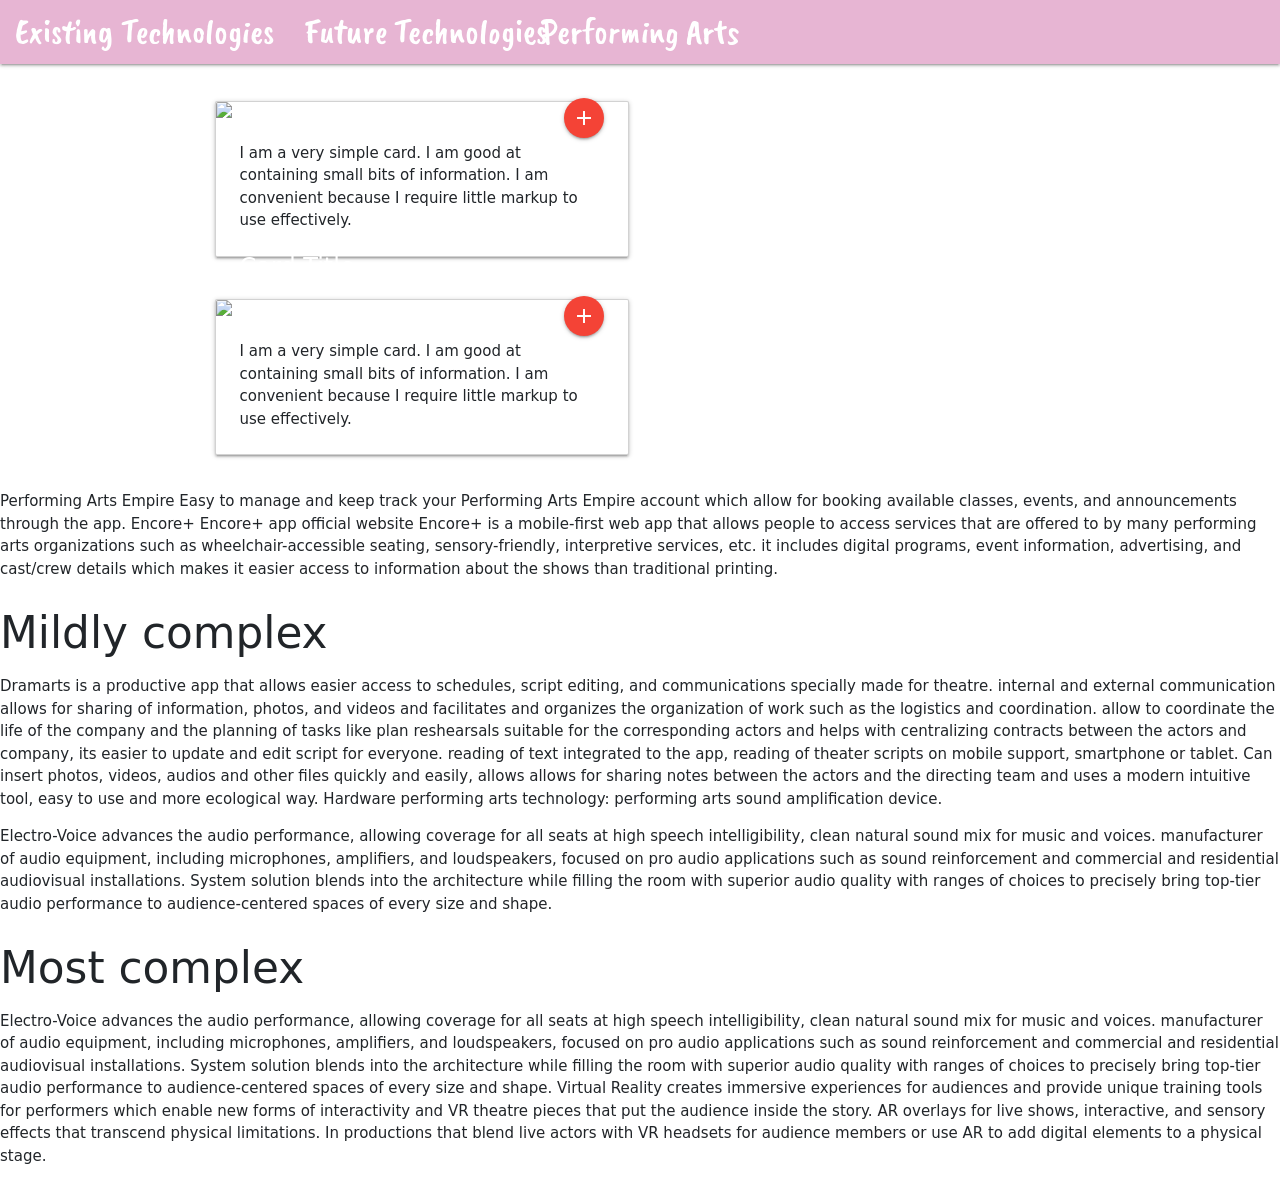
==== partA.html @ 174c3a57 "finish home" ====
<!DOCTYPE html>
<html>
    <head>
  <link rel="preconnect" href="https://fonts.googleapis.com">
<link rel="preconnect" href="https://fonts.gstatic.com" crossorigin>
<link href="https://fonts.googleapis.com/css2?family=Caveat+Brush&family=Caveat:wght@400..700&display=swap" rel="stylesheet">

        <!-- Required meta tags -->
        <meta charset="utf-8">
        <meta name="viewport" content="width=device-width, initial-scale=1">

        <link href="https://cdn.jsdelivr.net/npm/bootstrap@5.3.0-alpha1/dist/css/bootstrap.min.css" rel="stylesheet" />

         <link href="https://fonts.googleapis.com/icon?family=Material+Icons" rel="stylesheet">
 <link rel="stylesheet" href="https://cdnjs.cloudflare.com/ajax/libs/materialize/1.0.0/css/materialize.min.css">
      <meta name="viewport" content="width=device-width, initial-scale=1.0"/>
      <link href="style.css" rel="stylesheet" type="text/css" />
        <style>
            /* CSS */

        </style>

        <title>Performing Arts</title>
    </head>
    <body>
        <!-- HTML -->

  <nav>
    <div class="nav-wrapper caveat-brush-regular">
      <a href="index.html" class="brand-logo center"> Performing Arts </a>
      <ul id="nav-mobile" class="left hide-on-med-and-down">
        <li><a href="partA.html"> Existing Technologies </a></li>
        <li><a href="partB.html"> Future Technologies </a></li>
      </ul>
    </div>
  </nav>

<h3 class="caveat-brush-regular"></h3>
<div class="container">
  <div class="row">
    <div class="col-6">
      <div class="card">
        <div class="card-image">
          <img src="images/sample-1.jpg">
          <a class="btn-floating halfway-fab waves-effect waves-light red"><i class="material-icons">add</i></a>
        </div>
        <div class="card-content">
          <p>I am a very simple card. I am good at containing small bits of information. I am convenient because I require little markup to use effectively.</p>
        </div>
      </div>
    </div>
  </div>
  </div>

<div class="container">
  <div class="row">
    <div class="col-6">
      <div class="card">
        <div class="card-image">
          <img src="images/sample-1.jpg">
          <span class="card-title">Card Title</span>
          <a class="btn-floating halfway-fab waves-effect waves-light red"><i class="material-icons">add</i></a>
        </div>
        <div class="card-content">
          <p>I am a very simple card. I am good at containing small bits of information. I am convenient because I require little markup to use effectively.</p>
        </div>
      </div>
    </div>
  </div>
  </div>

<p>Performing Arts Empire
Easy to manage and keep track your Performing Arts Empire account which allow for booking available classes, events, and announcements through the app.
Encore+
Encore+ app official website
Encore+ is a mobile-first web app that allows people to access services that are offered to by many performing arts organizations such as wheelchair-accessible seating, sensory-friendly, interpretive services, etc.
it includes digital programs, event information, advertising, and cast/crew details which makes it easier access to information about the shows than traditional printing.</p>
<h3>Mildly complex</h3>
<p>Dramarts is a productive app that allows easier access to schedules, script editing, and communications specially made for theatre.
internal and external communication allows for sharing of information, photos, and videos and facilitates and organizes the organization of work such as the logistics and coordination.
allow to coordinate the life of the company and the planning of tasks like plan reshearsals suitable for the corresponding actors and helps with centralizing contracts between the actors and company, its easier to update and edit script for everyone.
reading of text integrated to the app, reading of theater scripts on mobile support, smartphone or tablet. Can insert photos, videos, audios and other files quickly and easily, allows allows for sharing notes between the actors and the directing team and uses a modern intuitive tool, easy to use and more ecological way. Hardware performing arts technology: performing arts sound amplification device.
</p>
<p>Electro-Voice advances the audio performance, allowing coverage for all seats at high speech intelligibility, clean natural sound mix for music and voices.
manufacturer of audio equipment, including microphones, amplifiers, and loudspeakers, focused on pro audio applications such as sound reinforcement and commercial and residential audiovisual installations.
System solution blends into the architecture while filling the room with superior audio quality with ranges of choices to precisely bring top-tier audio performance to audience-centered spaces of every size and shape.
</p>
<h3>Most complex</h3>
<p>Electro-Voice advances the audio performance, allowing coverage for all seats at high speech intelligibility, clean natural sound mix for music and voices.
manufacturer of audio equipment, including microphones, amplifiers, and loudspeakers, focused on pro audio applications such as sound reinforcement and commercial and residential audiovisual installations.
System solution blends into the architecture while filling the room with superior audio quality with ranges of choices to precisely bring top-tier audio performance to audience-centered spaces of every size and shape.
Virtual Reality creates immersive experiences for audiences and provide unique training tools for performers which enable new forms of interactivity and VR theatre pieces that put the audience inside the story. AR overlays for live shows, interactive, and sensory effects that transcend physical limitations. In productions that blend live actors with VR headsets for audience members or use AR to add digital elements to a physical stage.</p>

        <script src="https://cdn.jsdelivr.net/npm/bootstrap@5.3.0-alpha1/dist/js/bootstrap.bundle.min.js"></script>
          <script src="https://cdnjs.cloudflare.com/ajax/libs/materialize/1.0.0/js/materialize.min.js"></script>
        <!-- <script src="script.js"></script> -->
        <script>
            // JS


        </script>
    </body>
</html>
---- style.css ----
/* <weight>: Use a value from 400 to 700
   <uniquifier>: Use a unique and descriptive class name */

.caveat-bold {
  font-family: "Caveat", cursive;
  font-optical-sizing: auto;
  font-weight: <weight>;
  font-style: normal;
  font-size: 30px;
}

.caveat-brush-regular {
  font-family: "Caveat Brush", cursive;
  font-weight: 400;
  font-style: normal;
}



.nav-wrapper {
    background-color: #E7B5D3 !important;

}

nav .brand-logo, nav ul a {
    color: white !important;
    font-size: 35px;
}

/* .image {
  width: 10000px;
  display: block;
  margin-left: auto;
  margin-right: auto;
  width: 50%;
} */

.bg-1 {
  background-image: url("https://camo.githubusercontent.com/430d6cce7d3a3ff95a4b1ba04f6eb79594e843cf04fbf8043162bbf0dde22153/[base64]");
  background-repeat: no-repeat;
  background-size: cover;
  height: 999px;
}

.intro {
  text-align: center;
  color: #E7B6D4;
}

.margin {
  margin: 10px;
  padding: 10px;
  color: #7CA1D9;
}

.image {
  width: 1520px;
  padding: 10px;
}
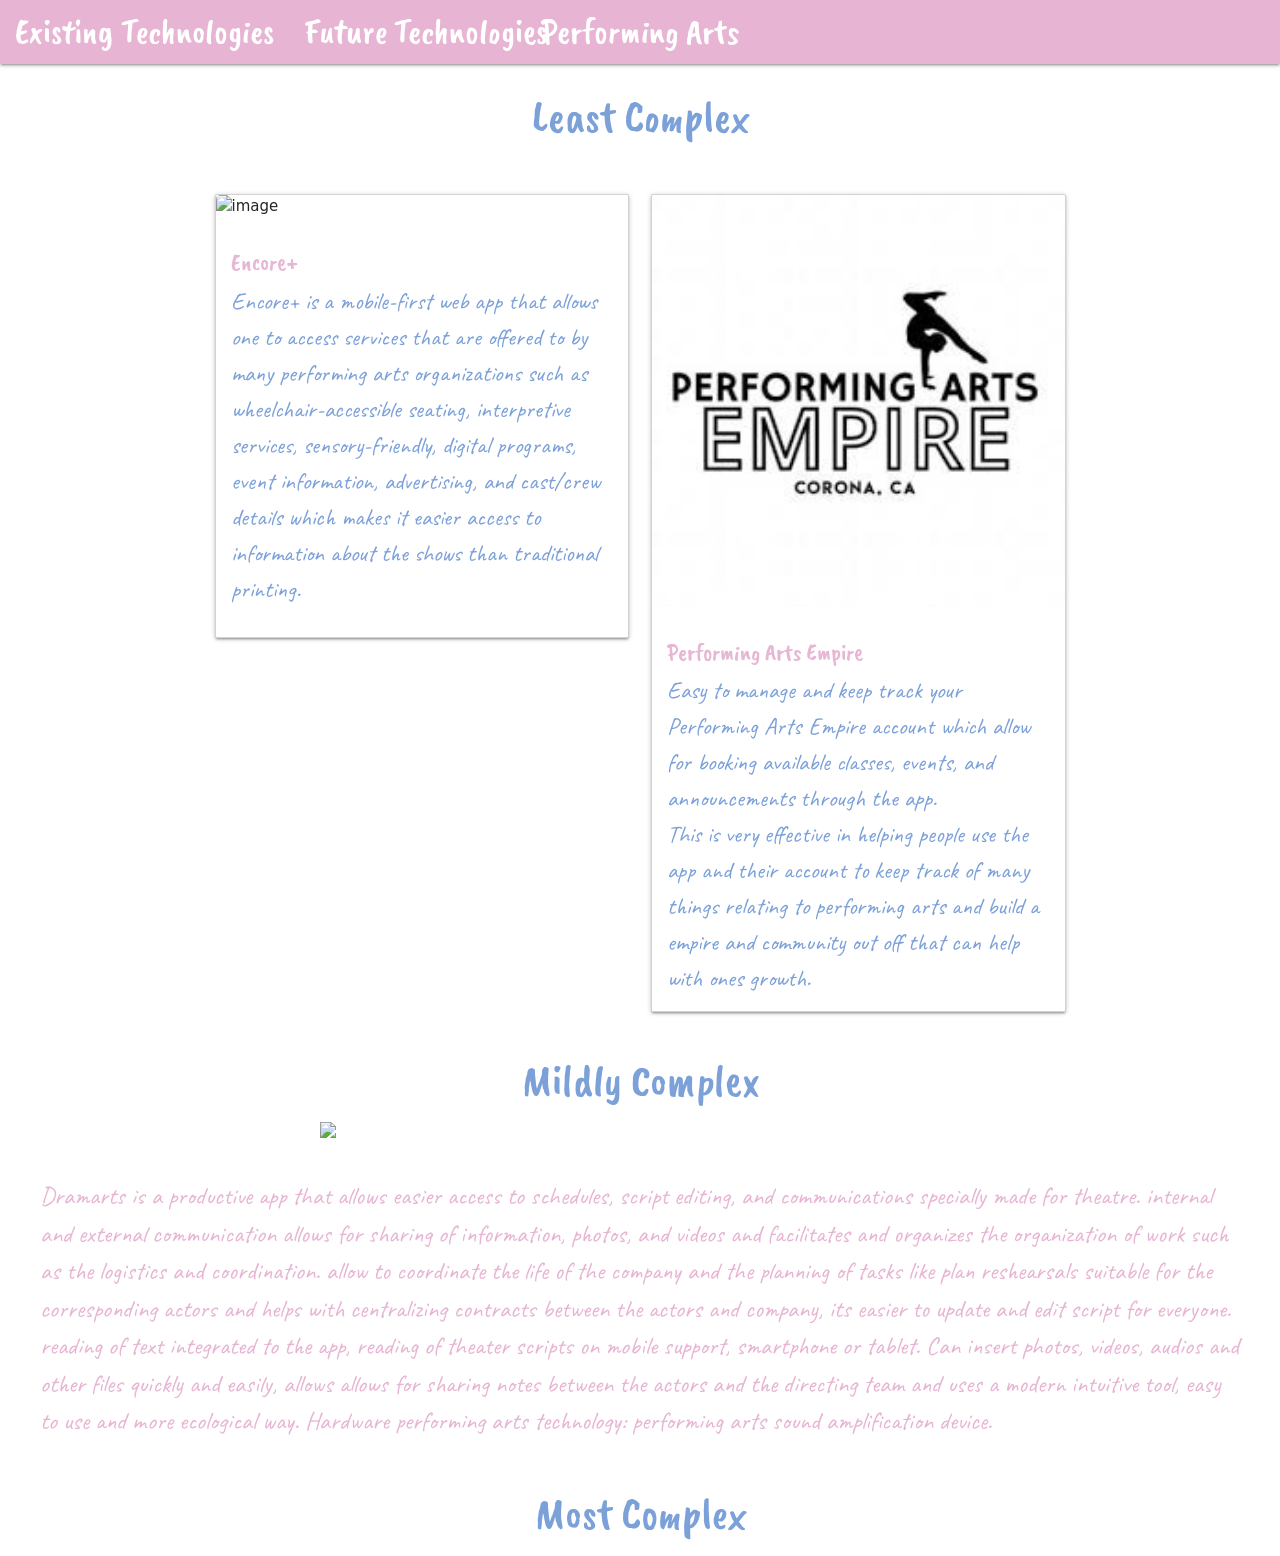
==== commit 13f481de: "parta" ====
--- a/partA.html
+++ b/partA.html
@@ -25,7 +25,7 @@
     <body>
         <!-- HTML -->
 
-  <nav>
+   <nav>
     <div class="nav-wrapper caveat-brush-regular">
       <a href="index.html" class="brand-logo center"> Performing Arts </a>
       <ul id="nav-mobile" class="left hide-on-med-and-down">
@@ -35,61 +35,56 @@
     </div>
   </nav>
 
-<h3 class="caveat-brush-regular"></h3>
-<div class="container">
+
+<h3 class="caveat-brush-regular complex"> Least Complex</h3>
+
+<div class="container mt-5">
   <div class="row">
+
+
     <div class="col-6">
       <div class="card">
-        <div class="card-image">
-          <img src="images/sample-1.jpg">
-          <a class="btn-floating halfway-fab waves-effect waves-light red"><i class="material-icons">add</i></a>
+        <img src="https://camo.githubusercontent.com/7eb2767fbafcc73f651903d3d56e98c19429b83b601724c08efd64160a7a69ec/68747470733a2f2f7777772e656e636f7265706c75732e6170702f636f6e74656e742f696d616765732f323032342f30372f656e636f72652d69636f6e2e706e67" class="card-img-top" alt="image">
+        <div class="card-body">
+          <h5 class="card-title caveat-brush-regular colors">Encore+</h5>
+          <p class="card-tex caveat-bold color">
+            Encore+ is a mobile-first web app that allows one to access services that are offered to by many performing arts organizations such as wheelchair-accessible seating, interpretive services, sensory-friendly, digital programs, event information, advertising, and cast/crew details which makes it easier access to information about the shows than traditional printing.
+          </p>
         </div>
-        <div class="card-content">
-          <p>I am a very simple card. I am good at containing small bits of information. I am convenient because I require little markup to use effectively.</p>
+      </div>
+    </div>
+
+
+
+
+
+    <div class="col-6">
+      <div class="card">
+        <img src="[data-uri]" class="card-img-top" alt="image">
+        <div class="card-body">
+          <h5 class="card-title caveat-brush-regular colors">Performing Arts Empire</h5>
+          <p class="card-text caveat-bold color">
+            Easy to manage and keep track your Performing Arts Empire account which allow for booking available classes, events, and announcements through the app.
+            <br>
+            This is very effective in helping people use the app and their account to keep track of many things relating to performing arts and build a empire and community out off that can help with ones growth.
+          </p>
         </div>
       </div>
     </div>
   </div>
-  </div>
+</div>
 
-<div class="container">
-  <div class="row">
-    <div class="col-6">
-      <div class="card">
-        <div class="card-image">
-          <img src="images/sample-1.jpg">
-          <span class="card-title">Card Title</span>
-          <a class="btn-floating halfway-fab waves-effect waves-light red"><i class="material-icons">add</i></a>
-        </div>
-        <div class="card-content">
-          <p>I am a very simple card. I am good at containing small bits of information. I am convenient because I require little markup to use effectively.</p>
-        </div>
-      </div>
-    </div>
-  </div>
-  </div>
+<h3 class="caveat-brush-regular complex">Mildly Complex</h3>
+<img src="https://camo.githubusercontent.com/c6ef936f7e66e8429e0995647725eb4d8a19fdea01776daffd46a2f4b7dad94b/68747470733a2f2f656e637279707465642d74626e302e677374617469632e636f6d2f696d616765733f713d74626e3a414e6439476351375365466b4d56427a747255316c454a305f537767374e6567516f65615170393954412673" class="imagee">
 
-<p>Performing Arts Empire
-Easy to manage and keep track your Performing Arts Empire account which allow for booking available classes, events, and announcements through the app.
-Encore+
-Encore+ app official website
-Encore+ is a mobile-first web app that allows people to access services that are offered to by many performing arts organizations such as wheelchair-accessible seating, sensory-friendly, interpretive services, etc.
-it includes digital programs, event information, advertising, and cast/crew details which makes it easier access to information about the shows than traditional printing.</p>
-<h3>Mildly complex</h3>
-<p>Dramarts is a productive app that allows easier access to schedules, script editing, and communications specially made for theatre.
+<p class="caveat-bold colorr">Dramarts is a productive app that allows easier access to schedules, script editing, and communications specially made for theatre.
 internal and external communication allows for sharing of information, photos, and videos and facilitates and organizes the organization of work such as the logistics and coordination.
 allow to coordinate the life of the company and the planning of tasks like plan reshearsals suitable for the corresponding actors and helps with centralizing contracts between the actors and company, its easier to update and edit script for everyone.
 reading of text integrated to the app, reading of theater scripts on mobile support, smartphone or tablet. Can insert photos, videos, audios and other files quickly and easily, allows allows for sharing notes between the actors and the directing team and uses a modern intuitive tool, easy to use and more ecological way. Hardware performing arts technology: performing arts sound amplification device.
 </p>
-<p>Electro-Voice advances the audio performance, allowing coverage for all seats at high speech intelligibility, clean natural sound mix for music and voices.
-manufacturer of audio equipment, including microphones, amplifiers, and loudspeakers, focused on pro audio applications such as sound reinforcement and commercial and residential audiovisual installations.
-System solution blends into the architecture while filling the room with superior audio quality with ranges of choices to precisely bring top-tier audio performance to audience-centered spaces of every size and shape.
-</p>
-<h3>Most complex</h3>
-<p>Electro-Voice advances the audio performance, allowing coverage for all seats at high speech intelligibility, clean natural sound mix for music and voices.
-manufacturer of audio equipment, including microphones, amplifiers, and loudspeakers, focused on pro audio applications such as sound reinforcement and commercial and residential audiovisual installations.
-System solution blends into the architecture while filling the room with superior audio quality with ranges of choices to precisely bring top-tier audio performance to audience-centered spaces of every size and shape.
-Virtual Reality creates immersive experiences for audiences and provide unique training tools for performers which enable new forms of interactivity and VR theatre pieces that put the audience inside the story. AR overlays for live shows, interactive, and sensory effects that transcend physical limitations. In productions that blend live actors with VR headsets for audience members or use AR to add digital elements to a physical stage.</p>
+
+<h3 class="caveat-brush-regular complex">Most Complex</h3>
+
 
         <script src="https://cdn.jsdelivr.net/npm/bootstrap@5.3.0-alpha1/dist/js/bootstrap.bundle.min.js"></script>
           <script src="https://cdnjs.cloudflare.com/ajax/libs/materialize/1.0.0/js/materialize.min.js"></script>
--- a/style.css
+++ b/style.css
@@ -26,7 +26,7 @@
 
 nav .brand-logo, nav ul a {
     color: white !important;
-    font-size: 35px;
+        font-size: 35px;
 }
 
 /* .image {
@@ -59,3 +59,32 @@
   width: 1520px;
   padding: 10px;
 }
+
+.complex {
+  color: #7CA1D9;
+  text-align: center;
+}
+
+
+
+.color {
+  font-size: 24px;
+  color: #7CA1D9;
+}
+
+.colors {
+  color: #E7B6D4;
+}
+
+.colorr {
+  font-size: 25px;
+  color: #E7B5D3;
+  margin: 20px;
+  padding: 20px;
+}
+
+.imagee {
+ display: block;
+  margin: auto;
+  width: 50%;
+}
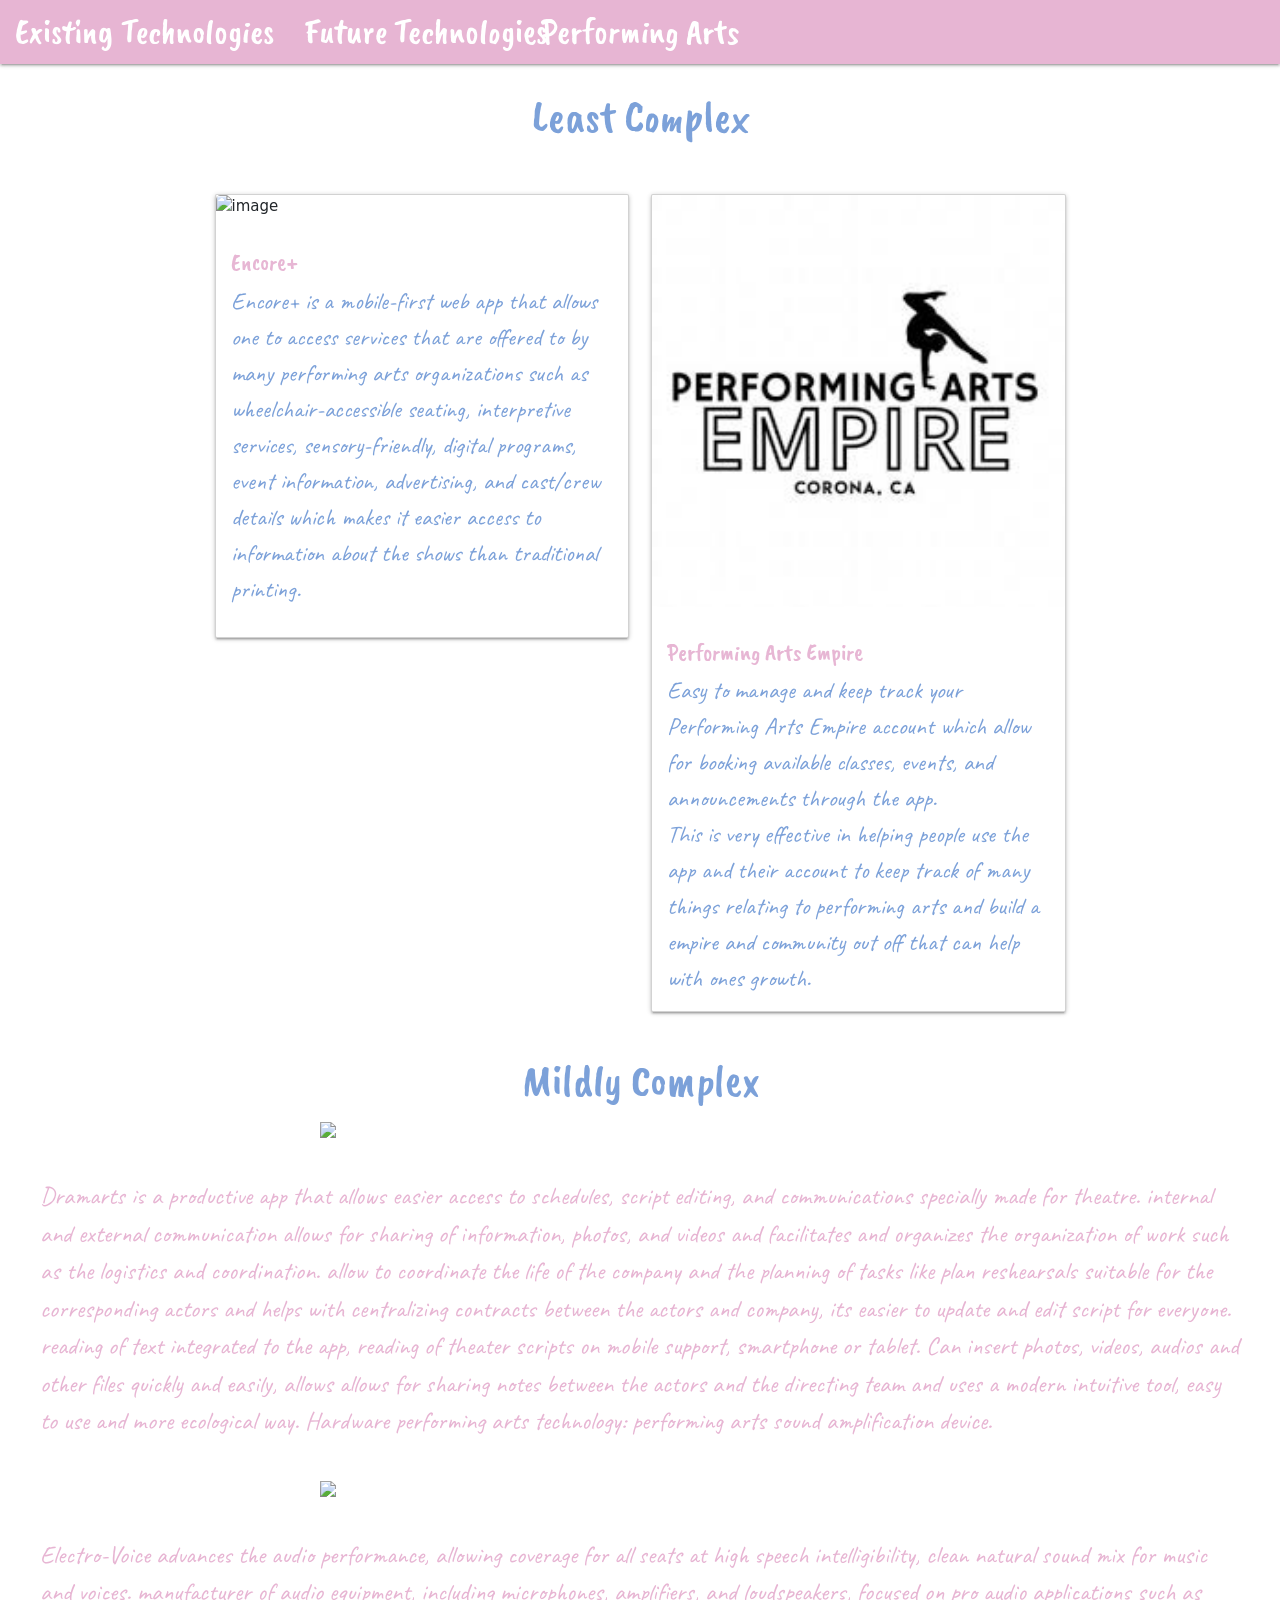
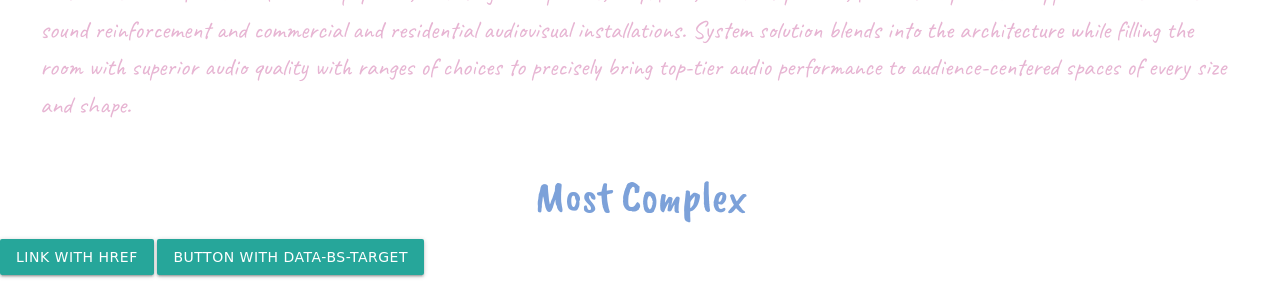
==== commit e7ca89f2: "part A" ====
--- a/partA.html
+++ b/partA.html
@@ -83,7 +83,26 @@
 reading of text integrated to the app, reading of theater scripts on mobile support, smartphone or tablet. Can insert photos, videos, audios and other files quickly and easily, allows allows for sharing notes between the actors and the directing team and uses a modern intuitive tool, easy to use and more ecological way. Hardware performing arts technology: performing arts sound amplification device.
 </p>
 
+<img src="https://camo.githubusercontent.com/e2805a89e581e313302075acfae306a958981a665a0edd5763281f29b5a5df17/68747470733a2f2f656e637279707465642d74626e302e677374617469632e636f6d2f696d616765733f713d74626e3a414e6439476351505f37784e34354548523435536d377a483752462d7336434d5049612d6c5755314e412673" class="imagee">
+
+<p class="caveat-bold colorr">Electro-Voice advances the audio performance, allowing coverage for all seats at high speech intelligibility, clean natural sound mix for music and voices.
+manufacturer of audio equipment, including microphones, amplifiers, and loudspeakers, focused on pro audio applications such as sound reinforcement and commercial and residential audiovisual installations.
+System solution blends into the architecture while filling the room with superior audio quality with ranges of choices to precisely bring top-tier audio performance to audience-centered spaces of every size and shape.</p>
+
 <h3 class="caveat-brush-regular complex">Most Complex</h3>
+<p class="d-inline-flex gap-1">
+  <a class="btn btn-primary" data-bs-toggle="collapse" href="#collapseExample" role="button" aria-expanded="false" aria-controls="collapseExample">
+    Link with href
+  </a>
+  <button class="btn btn-primary" type="button" data-bs-toggle="collapse" data-bs-target="#collapseExample" aria-expanded="false" aria-controls="collapseExample">
+    Button with data-bs-target
+  </button>
+</p>
+<div class="collapse" id="collapseExample">
+  <div class="card card-body">
+    Some placeholder content for the collapse component. This panel is hidden by default but revealed when the user activates the relevant trigger.
+  </div>
+</div>
 
 
         <script src="https://cdn.jsdelivr.net/npm/bootstrap@5.3.0-alpha1/dist/js/bootstrap.bundle.min.js"></script>
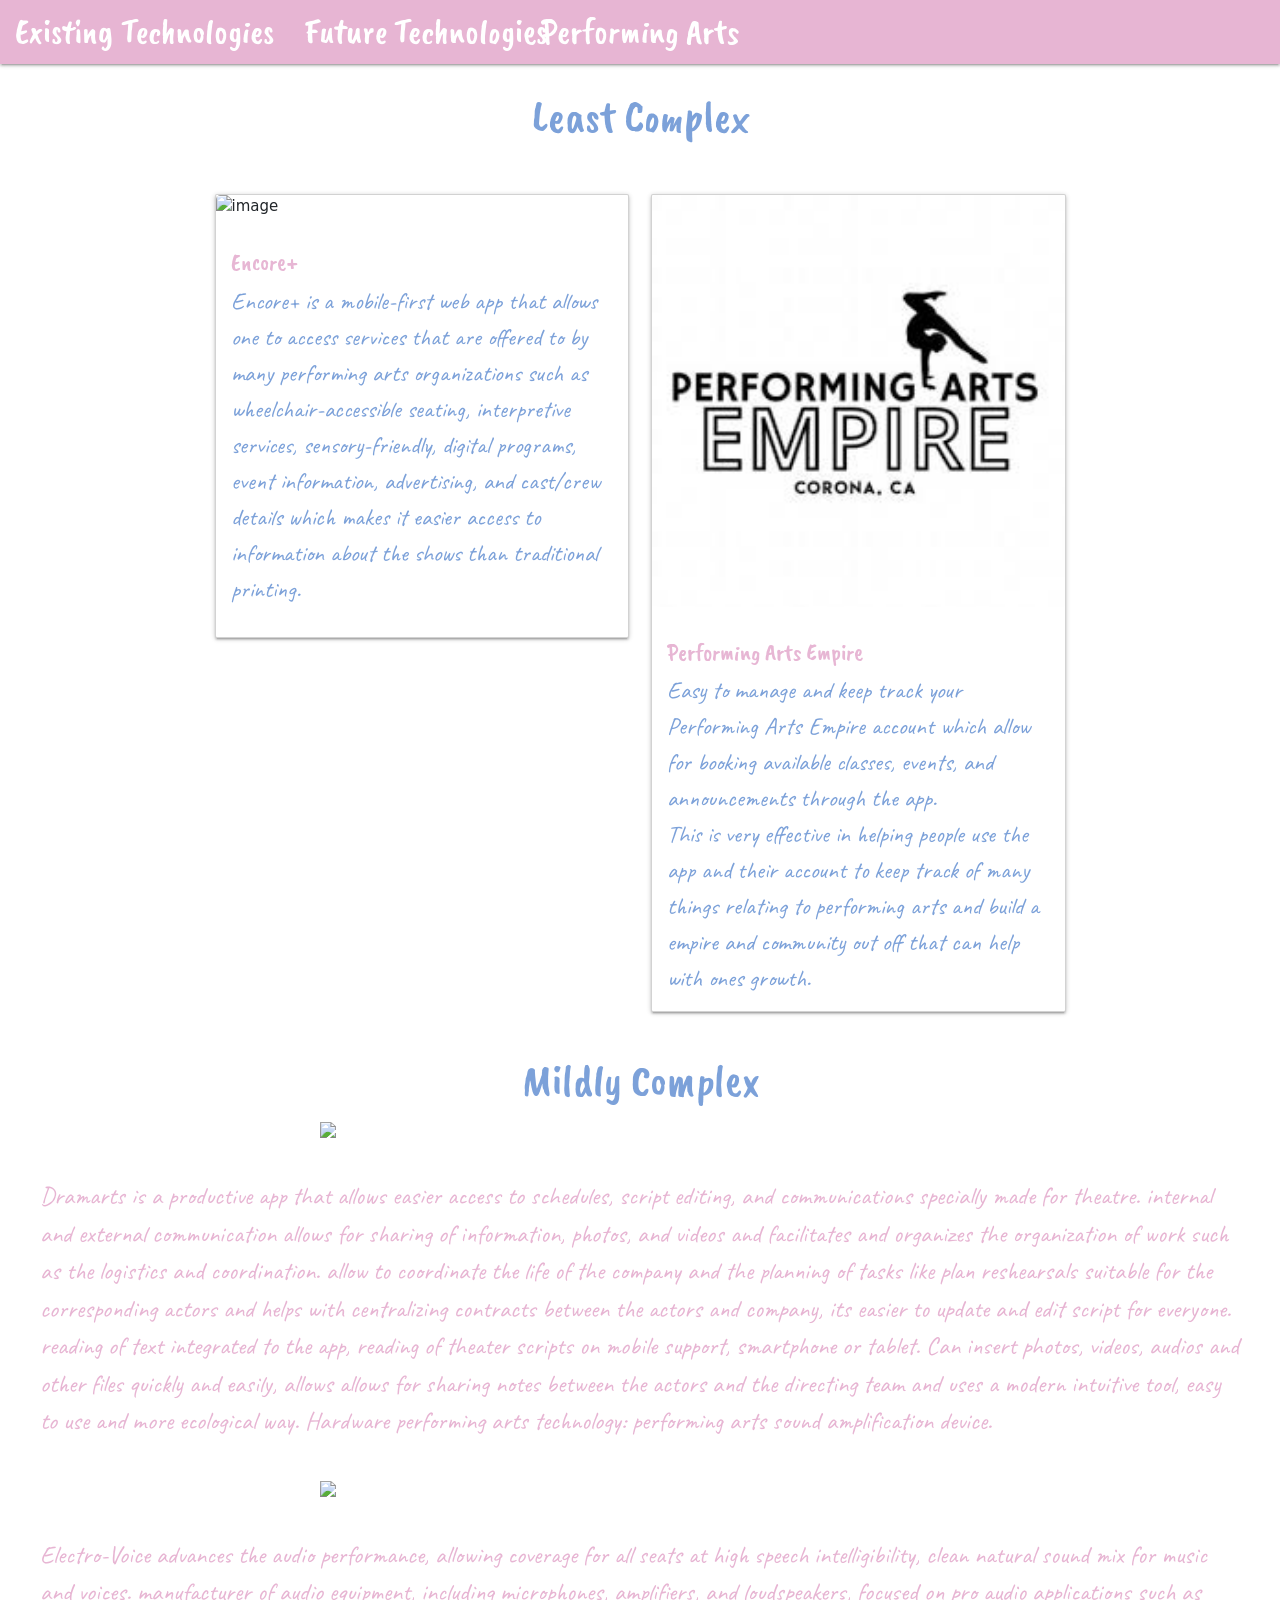
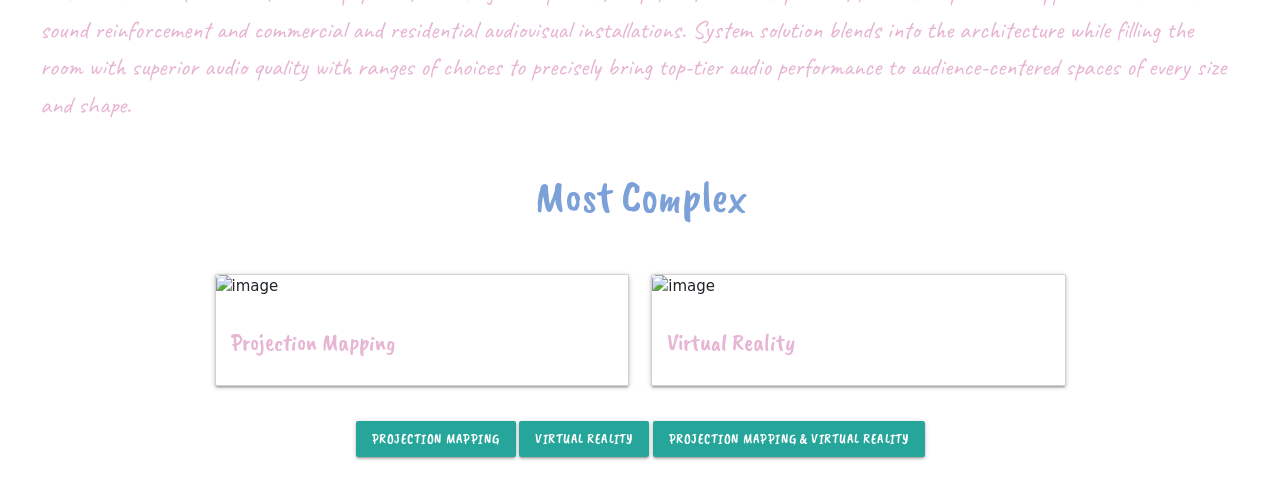
==== commit 013769dc: "finish part a" ====
--- a/partA.html
+++ b/partA.html
@@ -90,20 +90,62 @@
 System solution blends into the architecture while filling the room with superior audio quality with ranges of choices to precisely bring top-tier audio performance to audience-centered spaces of every size and shape.</p>
 
 <h3 class="caveat-brush-regular complex">Most Complex</h3>
-<p class="d-inline-flex gap-1">
-  <a class="btn btn-primary" data-bs-toggle="collapse" href="#collapseExample" role="button" aria-expanded="false" aria-controls="collapseExample">
-    Link with href
-  </a>
-  <button class="btn btn-primary" type="button" data-bs-toggle="collapse" data-bs-target="#collapseExample" aria-expanded="false" aria-controls="collapseExample">
-    Button with data-bs-target
-  </button>
-</p>
-<div class="collapse" id="collapseExample">
-  <div class="card card-body">
-    Some placeholder content for the collapse component. This panel is hidden by default but revealed when the user activates the relevant trigger.
+
+<div class="container mt-5">
+  <div class="row">
+
+
+    <div class="col-6">
+      <div class="card">
+        <img src="https://camo.githubusercontent.com/9d6fbf34ba3544bcfc8d8fb710920048a4ebae0ce67364d473489976cd0dc16c/68747470733a2f2f7777772e68656176796d2e6e65742f77702d636f6e74656e742f736d7573682d776562702f323032312f30342f566964656f2d6d617070696e672d61727469636c652d636f7665722e6a70672e77656270" class="card-img-top" alt="image">
+        <div class="card-body">
+          <h5 class="card-title caveat-brush-regular colors">Projection Mapping</h5>
+          </p>
+        </div>
+      </div>
+    </div>
+
+
+
+
+
+    <div class="col-6">
+      <div class="card">
+        <img src="https://encrypted-tbn0.gstatic.com/images?q=tbn:ANd9GcSnw9BPy5kkHB_TNVmdmqbNRewlF6LML0csbA&s" class="card-img-top" alt="image">
+        <div class="card-body">
+          <h5 class="card-title caveat-brush-regular colors">Virtual Reality</h5>
+          </p>
+        </div>
+      </div>
+    </div>
   </div>
 </div>
 
+
+<div class="centerit">
+<p class="d-inline-flex gap-1">
+  <a class="btn btn-primary caveat-brush-regular" data-bs-toggle="collapse" href="#multiCollapseExample1" role="button" aria-expanded="false" aria-controls="multiCollapseExample1">Projection Mapping</a>
+  <button class="btn btn-primary caveat-brush-regular" type="button" data-bs-toggle="collapse" data-bs-target="#multiCollapseExample2" aria-expanded="false" aria-controls="multiCollapseExample2">Virtual Reality</button>
+  <button class="btn btn-primary caveat-brush-regular" type="button" data-bs-toggle="collapse" data-bs-target=".multi-collapse" aria-expanded="false" aria-controls="multiCollapseExample1 multiCollapseExample2">Projection Mapping & Virtual Reality</button>
+</p>
+<div class="row">
+  <div class="col">
+    <div class="collapse multi-collapse" id="multiCollapseExample1">
+      <div class="card card-body caveat-bold">
+        Projection Mapping uses a projector, sensors, and trackers to create a immersive and cost-effective visual experiences and adds depth, animation, and optical illusions to sets without requiring extensive physical construction.
+Designers use specialized software to create digital content and a 3D model of the physical space or objects can be integrated with live performances, syncing with the action on stage, sometimes even projecting onto moving actors through the use of augmented reality techniques without physical set changes.
+      </div>
+    </div>
+  </div>
+  <div class="col">
+    <div class="collapse multi-collapse" id="multiCollapseExample2">
+      <div class="card card-body caveat-bold">
+        Virtual Reality creates immersive experiences for audiences and provide unique training tools for performers which enable new forms of interactivity and VR theatre pieces that put the audience inside the story. AR overlays for live shows, interactive, and sensory effects that transcend physical limitations. In productions that blend live actors with VR headsets for audience members or use AR to add digital elements to a physical stage.
+      </div>
+    </div>
+  </div>
+</div>
+</div>
 
         <script src="https://cdn.jsdelivr.net/npm/bootstrap@5.3.0-alpha1/dist/js/bootstrap.bundle.min.js"></script>
           <script src="https://cdnjs.cloudflare.com/ajax/libs/materialize/1.0.0/js/materialize.min.js"></script>
--- a/style.css
+++ b/style.css
@@ -88,3 +88,8 @@
   margin: auto;
   width: 50%;
 }
+
+.centerit {
+  text-align: center;
+  color: #BEC3EA;
+}
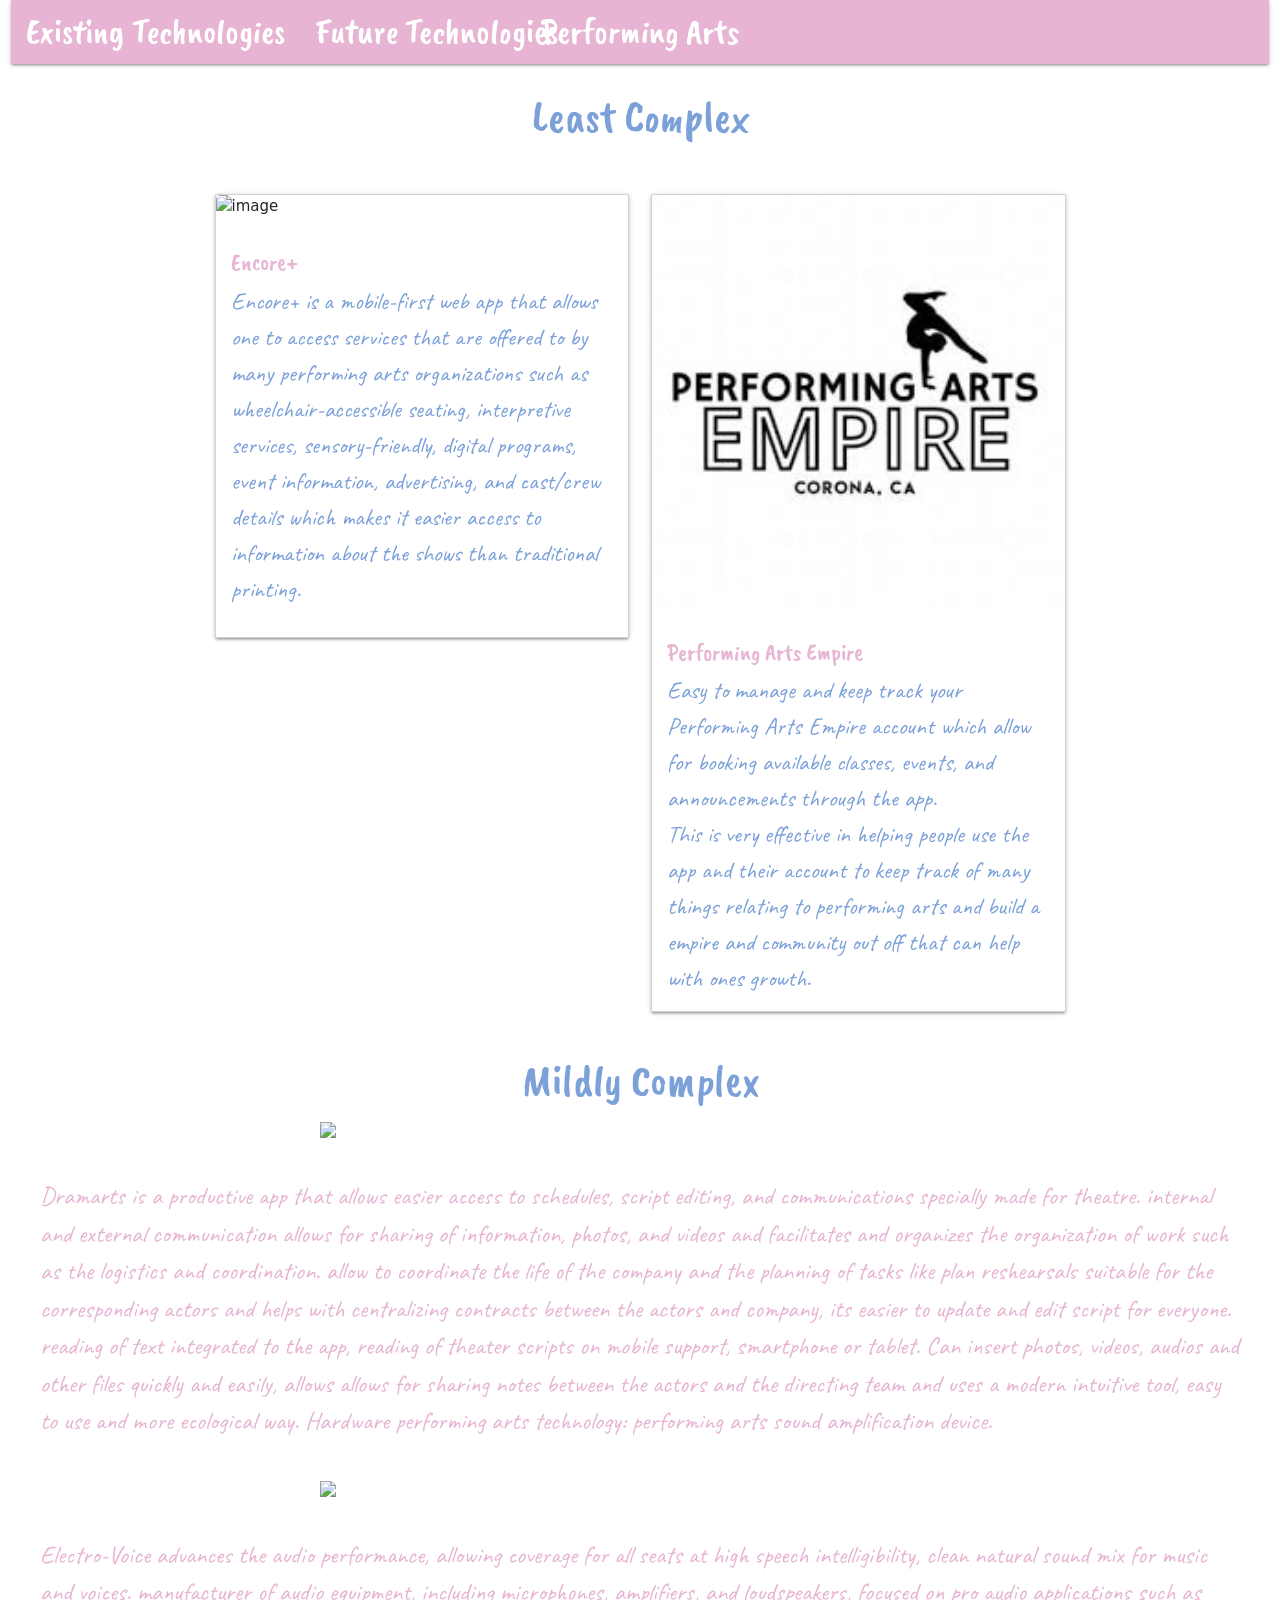
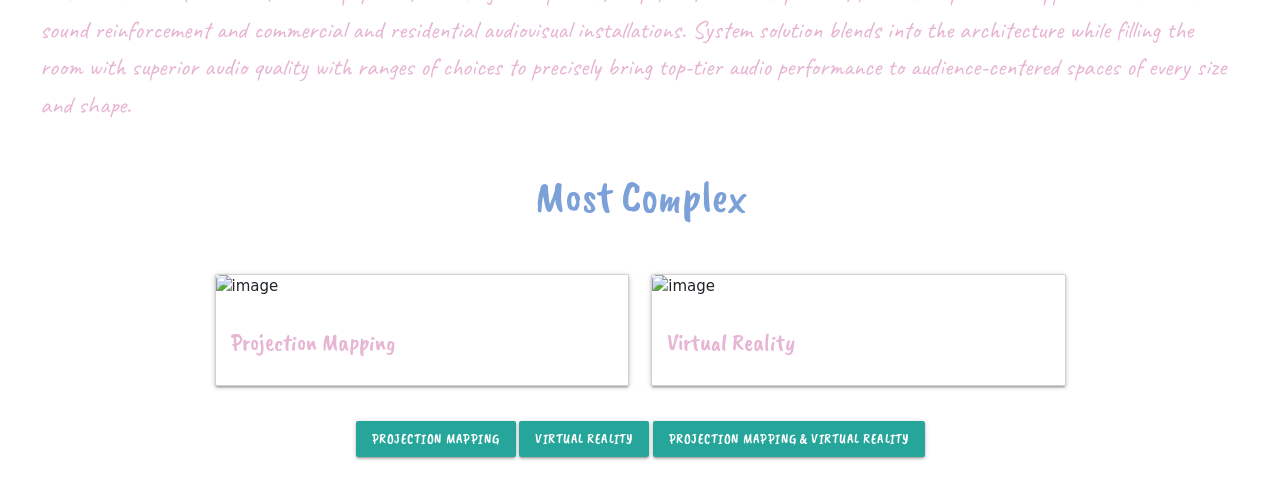
==== commit 2a32207e: "image responsive" ====
--- a/partA.html
+++ b/partA.html
@@ -1,159 +1,202 @@
 <!DOCTYPE html>
 <html>
-    <head>
-  <link rel="preconnect" href="https://fonts.googleapis.com">
-<link rel="preconnect" href="https://fonts.gstatic.com" crossorigin>
-<link href="https://fonts.googleapis.com/css2?family=Caveat+Brush&family=Caveat:wght@400..700&display=swap" rel="stylesheet">
-
-        <!-- Required meta tags -->
-        <meta charset="utf-8">
-        <meta name="viewport" content="width=device-width, initial-scale=1">
-
-        <link href="https://cdn.jsdelivr.net/npm/bootstrap@5.3.0-alpha1/dist/css/bootstrap.min.css" rel="stylesheet" />
-
-         <link href="https://fonts.googleapis.com/icon?family=Material+Icons" rel="stylesheet">
- <link rel="stylesheet" href="https://cdnjs.cloudflare.com/ajax/libs/materialize/1.0.0/css/materialize.min.css">
-      <meta name="viewport" content="width=device-width, initial-scale=1.0"/>
-      <link href="style.css" rel="stylesheet" type="text/css" />
-        <style>
-            /* CSS */
-
-        </style>
-
-        <title>Performing Arts</title>
-    </head>
-    <body>
-        <!-- HTML -->
-
-   <nav>
-    <div class="nav-wrapper caveat-brush-regular">
-      <a href="index.html" class="brand-logo center"> Performing Arts </a>
-      <ul id="nav-mobile" class="left hide-on-med-and-down">
-        <li><a href="partA.html"> Existing Technologies </a></li>
-        <li><a href="partB.html"> Future Technologies </a></li>
-      </ul>
+
+  <head>
+    <link rel="preconnect" href="https://fonts.googleapis.com">
+    <link rel="preconnect" href="https://fonts.gstatic.com" crossorigin>
+    <link href="https://fonts.googleapis.com/css2?family=Caveat+Brush&family=Caveat:wght@400..700&display=swap"
+      rel="stylesheet">
+
+    <!-- Required meta tags -->
+    <meta charset="utf-8">
+    <meta name="viewport" content="width=device-width, initial-scale=1">
+
+    <link href="https://cdn.jsdelivr.net/npm/bootstrap@5.3.0-alpha1/dist/css/bootstrap.min.css" rel="stylesheet" />
+
+    <link href="https://fonts.googleapis.com/icon?family=Material+Icons" rel="stylesheet">
+    <link rel="stylesheet" href="https://cdnjs.cloudflare.com/ajax/libs/materialize/1.0.0/css/materialize.min.css">
+    <meta name="viewport" content="width=device-width, initial-scale=1.0" />
+    <link href="style.css" rel="stylesheet" type="text/css" />
+    <style>
+      /* CSS */
+    </style>
+
+    <title>Performing Arts</title>
+  </head>
+
+  <body>
+    <!-- HTML -->
+<div class="container-fluid">
+    <nav>
+      <div class="nav-wrapper caveat-brush-regular">
+        <a href="index.html" class="brand-logo center"> Performing Arts </a>
+        <ul id="nav-mobile" class="left hide-on-med-and-down">
+          <li><a href="partA.html"> Existing Technologies </a></li>
+          <li><a href="partB.html"> Future Technologies </a></li>
+        </ul>
+      </div>
+    </nav>
+</div>
+
+    <h3 class="caveat-brush-regular complex"> Least Complex</h3>
+
+    <div class="container mt-5">
+      <div class="row">
+
+
+        <div class="col-6">
+          <div class="card">
+            <img
+              src="https://camo.githubusercontent.com/7eb2767fbafcc73f651903d3d56e98c19429b83b601724c08efd64160a7a69ec/68747470733a2f2f7777772e656e636f7265706c75732e6170702f636f6e74656e742f696d616765732f323032342f30372f656e636f72652d69636f6e2e706e67"
+              class="card-img-top" alt="image">
+            <div class="card-body">
+              <h5 class="card-title caveat-brush-regular colors">Encore+</h5>
+              <p class="card-tex caveat-bold color">
+                Encore+ is a mobile-first web app that allows one to access services that are offered to by many
+                performing arts organizations such as wheelchair-accessible seating, interpretive services,
+                sensory-friendly, digital programs, event information, advertising, and cast/crew details which makes it
+                easier access to information about the shows than traditional printing.
+              </p>
+            </div>
+          </div>
+        </div>
+
+
+
+
+
+        <div class="col-6">
+          <div class="card">
+            <img
+              src="[data-uri]"
+              class="card-img-top" alt="image">
+            <div class="card-body">
+              <h5 class="card-title caveat-brush-regular colors">Performing Arts Empire</h5>
+              <p class="card-text caveat-bold color">
+                Easy to manage and keep track your Performing Arts Empire account which allow for booking available
+                classes, events, and announcements through the app.
+                <br>
+                This is very effective in helping people use the app and their account to keep track of many things
+                relating to performing arts and build a empire and community out off that can help with ones growth.
+              </p>
+            </div>
+          </div>
+        </div>
+      </div>
     </div>
-  </nav>
-
-
-<h3 class="caveat-brush-regular complex"> Least Complex</h3>
-
-<div class="container mt-5">
-  <div class="row">
-
-
-    <div class="col-6">
-      <div class="card">
-        <img src="https://camo.githubusercontent.com/7eb2767fbafcc73f651903d3d56e98c19429b83b601724c08efd64160a7a69ec/68747470733a2f2f7777772e656e636f7265706c75732e6170702f636f6e74656e742f696d616765732f323032342f30372f656e636f72652d69636f6e2e706e67" class="card-img-top" alt="image">
-        <div class="card-body">
-          <h5 class="card-title caveat-brush-regular colors">Encore+</h5>
-          <p class="card-tex caveat-bold color">
-            Encore+ is a mobile-first web app that allows one to access services that are offered to by many performing arts organizations such as wheelchair-accessible seating, interpretive services, sensory-friendly, digital programs, event information, advertising, and cast/crew details which makes it easier access to information about the shows than traditional printing.
-          </p>
+
+    <h3 class="caveat-brush-regular complex">Mildly Complex</h3>
+    <img
+      src="https://camo.githubusercontent.com/c6ef936f7e66e8429e0995647725eb4d8a19fdea01776daffd46a2f4b7dad94b/68747470733a2f2f656e637279707465642d74626e302e677374617469632e636f6d2f696d616765733f713d74626e3a414e6439476351375365466b4d56427a747255316c454a305f537767374e6567516f65615170393954412673"
+      class="imagee">
+
+    <p class="caveat-bold colorr">Dramarts is a productive app that allows easier access to schedules, script editing,
+      and communications specially made for theatre.
+      internal and external communication allows for sharing of information, photos, and videos and facilitates and
+      organizes the organization of work such as the logistics and coordination.
+      allow to coordinate the life of the company and the planning of tasks like plan reshearsals suitable for the
+      corresponding actors and helps with centralizing contracts between the actors and company, its easier to update
+      and edit script for everyone.
+      reading of text integrated to the app, reading of theater scripts on mobile support, smartphone or tablet. Can
+      insert photos, videos, audios and other files quickly and easily, allows allows for sharing notes between the
+      actors and the directing team and uses a modern intuitive tool, easy to use and more ecological way. Hardware
+      performing arts technology: performing arts sound amplification device.
+    </p>
+
+    <img
+      src="https://camo.githubusercontent.com/e2805a89e581e313302075acfae306a958981a665a0edd5763281f29b5a5df17/68747470733a2f2f656e637279707465642d74626e302e677374617469632e636f6d2f696d616765733f713d74626e3a414e6439476351505f37784e34354548523435536d377a483752462d7336434d5049612d6c5755314e412673"
+      class="imagee">
+
+    <p class="caveat-bold colorr">Electro-Voice advances the audio performance, allowing coverage for all seats at high
+      speech intelligibility, clean natural sound mix for music and voices.
+      manufacturer of audio equipment, including microphones, amplifiers, and loudspeakers, focused on pro audio
+      applications such as sound reinforcement and commercial and residential audiovisual installations.
+      System solution blends into the architecture while filling the room with superior audio quality with ranges of
+      choices to precisely bring top-tier audio performance to audience-centered spaces of every size and shape.</p>
+
+    <h3 class="caveat-brush-regular complex">Most Complex</h3>
+
+    <div class="container mt-5">
+      <div class="row">
+
+
+        <div class="col-6">
+          <div class="card">
+            <img
+              src="https://camo.githubusercontent.com/9d6fbf34ba3544bcfc8d8fb710920048a4ebae0ce67364d473489976cd0dc16c/68747470733a2f2f7777772e68656176796d2e6e65742f77702d636f6e74656e742f736d7573682d776562702f323032312f30342f566964656f2d6d617070696e672d61727469636c652d636f7665722e6a70672e77656270"
+              class="card-img-top" alt="image">
+            <div class="card-body">
+              <h5 class="card-title caveat-brush-regular colors">Projection Mapping</h5>
+              </p>
+            </div>
+          </div>
+        </div>
+
+
+
+
+
+        <div class="col-6">
+          <div class="card">
+            <img src="https://encrypted-tbn0.gstatic.com/images?q=tbn:ANd9GcSnw9BPy5kkHB_TNVmdmqbNRewlF6LML0csbA&s"
+              class="card-img-top" alt="image">
+            <div class="card-body">
+              <h5 class="card-title caveat-brush-regular colors">Virtual Reality</h5>
+              </p>
+            </div>
+          </div>
         </div>
       </div>
     </div>
 
 
-
-
-
-    <div class="col-6">
-      <div class="card">
-        <img src="[data-uri]" class="card-img-top" alt="image">
-        <div class="card-body">
-          <h5 class="card-title caveat-brush-regular colors">Performing Arts Empire</h5>
-          <p class="card-text caveat-bold color">
-            Easy to manage and keep track your Performing Arts Empire account which allow for booking available classes, events, and announcements through the app.
-            <br>
-            This is very effective in helping people use the app and their account to keep track of many things relating to performing arts and build a empire and community out off that can help with ones growth.
-          </p>
+    <div class="centerit">
+      <p class="d-inline-flex gap-1">
+        <a class="btn btn-primary caveat-brush-regular" data-bs-toggle="collapse" href="#multiCollapseExample1"
+          role="button" aria-expanded="false" aria-controls="multiCollapseExample1">Projection Mapping</a>
+        <button class="btn btn-primary caveat-brush-regular" type="button" data-bs-toggle="collapse"
+          data-bs-target="#multiCollapseExample2" aria-expanded="false" aria-controls="multiCollapseExample2">Virtual
+          Reality</button>
+        <button class="btn btn-primary caveat-brush-regular" type="button" data-bs-toggle="collapse"
+          data-bs-target=".multi-collapse" aria-expanded="false"
+          aria-controls="multiCollapseExample1 multiCollapseExample2">Projection Mapping & Virtual Reality</button>
+      </p>
+      <div class="row">
+        <div class="col">
+          <div class="collapse multi-collapse" id="multiCollapseExample1">
+            <div class="card card-body caveat-bold">
+              Projection Mapping uses a projector, sensors, and trackers to create a immersive and cost-effective visual
+              experiences and adds depth, animation, and optical illusions to sets without requiring extensive physical
+              construction.
+              Designers use specialized software to create digital content and a 3D model of the physical space or
+              objects can be integrated with live performances, syncing with the action on stage, sometimes even
+              projecting onto moving actors through the use of augmented reality techniques without physical set
+              changes.
+            </div>
+          </div>
+        </div>
+        <div class="col">
+          <div class="collapse multi-collapse" id="multiCollapseExample2">
+            <div class="card card-body caveat-bold">
+              Virtual Reality creates immersive experiences for audiences and provide unique training tools for
+              performers which enable new forms of interactivity and VR theatre pieces that put the audience inside the
+              story. AR overlays for live shows, interactive, and sensory effects that transcend physical limitations.
+              In productions that blend live actors with VR headsets for audience members or use AR to add digital
+              elements to a physical stage.
+            </div>
+          </div>
         </div>
       </div>
     </div>
-  </div>
-</div>
-
-<h3 class="caveat-brush-regular complex">Mildly Complex</h3>
-<img src="https://camo.githubusercontent.com/c6ef936f7e66e8429e0995647725eb4d8a19fdea01776daffd46a2f4b7dad94b/68747470733a2f2f656e637279707465642d74626e302e677374617469632e636f6d2f696d616765733f713d74626e3a414e6439476351375365466b4d56427a747255316c454a305f537767374e6567516f65615170393954412673" class="imagee">
-
-<p class="caveat-bold colorr">Dramarts is a productive app that allows easier access to schedules, script editing, and communications specially made for theatre.
-internal and external communication allows for sharing of information, photos, and videos and facilitates and organizes the organization of work such as the logistics and coordination.
-allow to coordinate the life of the company and the planning of tasks like plan reshearsals suitable for the corresponding actors and helps with centralizing contracts between the actors and company, its easier to update and edit script for everyone.
-reading of text integrated to the app, reading of theater scripts on mobile support, smartphone or tablet. Can insert photos, videos, audios and other files quickly and easily, allows allows for sharing notes between the actors and the directing team and uses a modern intuitive tool, easy to use and more ecological way. Hardware performing arts technology: performing arts sound amplification device.
-</p>
-
-<img src="https://camo.githubusercontent.com/e2805a89e581e313302075acfae306a958981a665a0edd5763281f29b5a5df17/68747470733a2f2f656e637279707465642d74626e302e677374617469632e636f6d2f696d616765733f713d74626e3a414e6439476351505f37784e34354548523435536d377a483752462d7336434d5049612d6c5755314e412673" class="imagee">
-
-<p class="caveat-bold colorr">Electro-Voice advances the audio performance, allowing coverage for all seats at high speech intelligibility, clean natural sound mix for music and voices.
-manufacturer of audio equipment, including microphones, amplifiers, and loudspeakers, focused on pro audio applications such as sound reinforcement and commercial and residential audiovisual installations.
-System solution blends into the architecture while filling the room with superior audio quality with ranges of choices to precisely bring top-tier audio performance to audience-centered spaces of every size and shape.</p>
-
-<h3 class="caveat-brush-regular complex">Most Complex</h3>
-
-<div class="container mt-5">
-  <div class="row">
-
-
-    <div class="col-6">
-      <div class="card">
-        <img src="https://camo.githubusercontent.com/9d6fbf34ba3544bcfc8d8fb710920048a4ebae0ce67364d473489976cd0dc16c/68747470733a2f2f7777772e68656176796d2e6e65742f77702d636f6e74656e742f736d7573682d776562702f323032312f30342f566964656f2d6d617070696e672d61727469636c652d636f7665722e6a70672e77656270" class="card-img-top" alt="image">
-        <div class="card-body">
-          <h5 class="card-title caveat-brush-regular colors">Projection Mapping</h5>
-          </p>
-        </div>
-      </div>
-    </div>
-
-
-
-
-
-    <div class="col-6">
-      <div class="card">
-        <img src="https://encrypted-tbn0.gstatic.com/images?q=tbn:ANd9GcSnw9BPy5kkHB_TNVmdmqbNRewlF6LML0csbA&s" class="card-img-top" alt="image">
-        <div class="card-body">
-          <h5 class="card-title caveat-brush-regular colors">Virtual Reality</h5>
-          </p>
-        </div>
-      </div>
-    </div>
-  </div>
-</div>
-
-
-<div class="centerit">
-<p class="d-inline-flex gap-1">
-  <a class="btn btn-primary caveat-brush-regular" data-bs-toggle="collapse" href="#multiCollapseExample1" role="button" aria-expanded="false" aria-controls="multiCollapseExample1">Projection Mapping</a>
-  <button class="btn btn-primary caveat-brush-regular" type="button" data-bs-toggle="collapse" data-bs-target="#multiCollapseExample2" aria-expanded="false" aria-controls="multiCollapseExample2">Virtual Reality</button>
-  <button class="btn btn-primary caveat-brush-regular" type="button" data-bs-toggle="collapse" data-bs-target=".multi-collapse" aria-expanded="false" aria-controls="multiCollapseExample1 multiCollapseExample2">Projection Mapping & Virtual Reality</button>
-</p>
-<div class="row">
-  <div class="col">
-    <div class="collapse multi-collapse" id="multiCollapseExample1">
-      <div class="card card-body caveat-bold">
-        Projection Mapping uses a projector, sensors, and trackers to create a immersive and cost-effective visual experiences and adds depth, animation, and optical illusions to sets without requiring extensive physical construction.
-Designers use specialized software to create digital content and a 3D model of the physical space or objects can be integrated with live performances, syncing with the action on stage, sometimes even projecting onto moving actors through the use of augmented reality techniques without physical set changes.
-      </div>
-    </div>
-  </div>
-  <div class="col">
-    <div class="collapse multi-collapse" id="multiCollapseExample2">
-      <div class="card card-body caveat-bold">
-        Virtual Reality creates immersive experiences for audiences and provide unique training tools for performers which enable new forms of interactivity and VR theatre pieces that put the audience inside the story. AR overlays for live shows, interactive, and sensory effects that transcend physical limitations. In productions that blend live actors with VR headsets for audience members or use AR to add digital elements to a physical stage.
-      </div>
-    </div>
-  </div>
-</div>
-</div>
-
-        <script src="https://cdn.jsdelivr.net/npm/bootstrap@5.3.0-alpha1/dist/js/bootstrap.bundle.min.js"></script>
-          <script src="https://cdnjs.cloudflare.com/ajax/libs/materialize/1.0.0/js/materialize.min.js"></script>
-        <!-- <script src="script.js"></script> -->
-        <script>
-            // JS
-
-
-        </script>
-    </body>
+
+    <script src="https://cdn.jsdelivr.net/npm/bootstrap@5.3.0-alpha1/dist/js/bootstrap.bundle.min.js"></script>
+    <script src="https://cdnjs.cloudflare.com/ajax/libs/materialize/1.0.0/js/materialize.min.js"></script>
+    <!-- <script src="script.js"></script> -->
+    <script>
+      // JS
+
+
+    </script>
+  </body>
+
 </html>
--- a/style.css
+++ b/style.css
@@ -17,17 +17,12 @@
   font-style: normal;
 }
 
-
-
 .nav-wrapper {
-    background-color: #E7B5D3 !important;
-
+  background-color: #E7B5D3 !important;
 }
 
-nav .brand-logo, nav ul a {
-    color: white !important;
-        font-size: 35px;
-}
+nav
+.brand-logo, nav ul a { color: white !important; font-size: 35px; }
 
 /* .image {
   width: 10000px;
@@ -39,8 +34,10 @@
 
 .bg-1 {
   background-image: url("https://camo.githubusercontent.com/430d6cce7d3a3ff95a4b1ba04f6eb79594e843cf04fbf8043162bbf0dde22153/[base64]");
+  background-size: cover;
   background-repeat: no-repeat;
-  background-size: cover;
+  background-attachment: fixed;
+  background-position: center;
   height: 999px;
 }
 
@@ -93,3 +90,16 @@
   text-align: center;
   color: #BEC3EA;
 }
+
+.size {
+  padding: 10px;
+  margin: 10px;
+  width: 1500px;
+}
+
+img {
+  max-width: 100%;
+  height: auto;
+  display: block;
+}
+
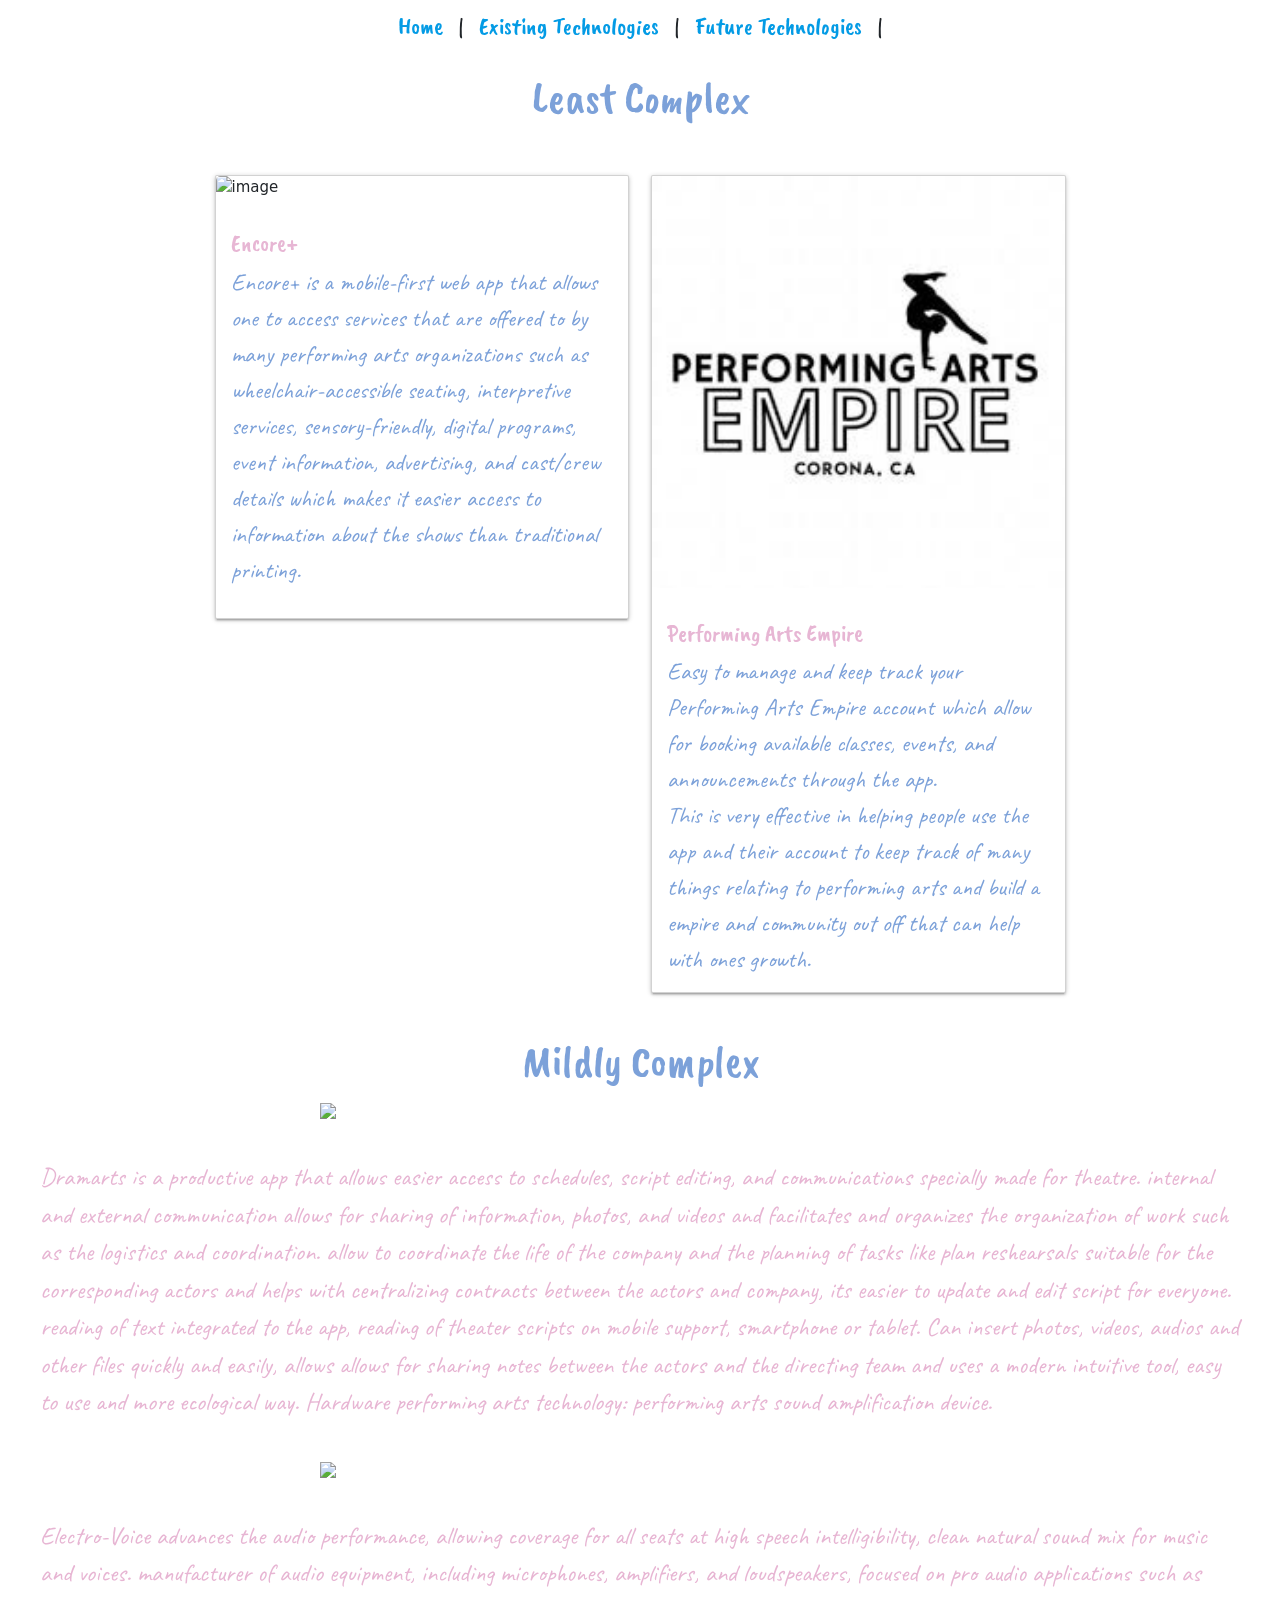
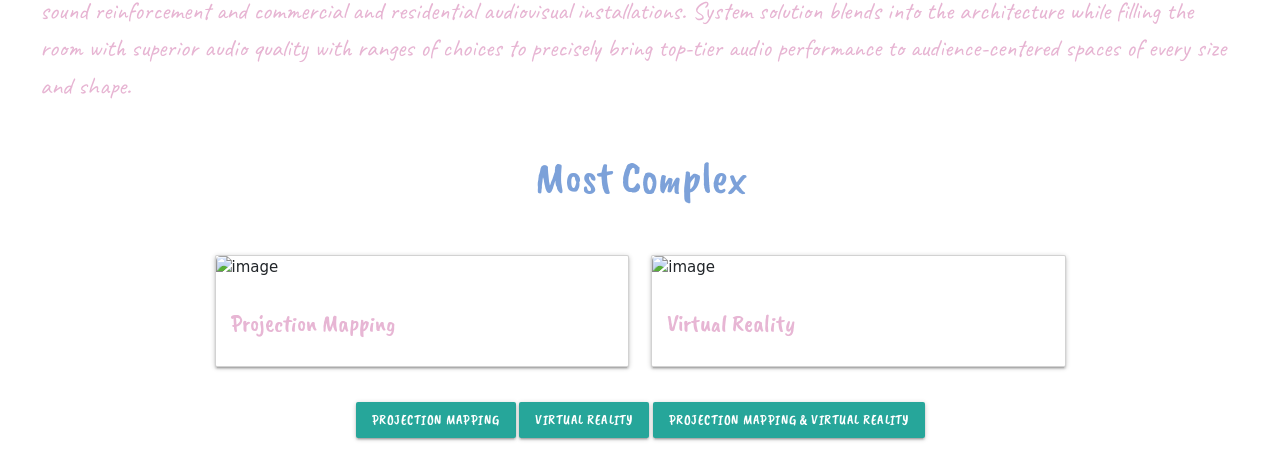
==== commit 892ce286: "new responsive navbar" ====
--- a/partA.html
+++ b/partA.html
@@ -26,17 +26,12 @@
 
   <body>
     <!-- HTML -->
-<div class="container-fluid">
-    <nav>
-      <div class="nav-wrapper caveat-brush-regular">
-        <a href="index.html" class="brand-logo center"> Performing Arts </a>
-        <ul id="nav-mobile" class="left hide-on-med-and-down">
-          <li><a href="partA.html"> Existing Technologies </a></li>
-          <li><a href="partB.html"> Future Technologies </a></li>
-        </ul>
-      </div>
-    </nav>
+<div class="position sticky top-0 bg-white p-2 d-flex justify-content-center gap-3 nav-wrapper caveat-brush-regular brand-logo nav ul a">
+ <a href="index.html">Home</a> |
+ <a href="partA.html">Existing Technologies</a> |
+ <a href="partB.html">Future Technologies</a> |
 </div>
+
 
     <h3 class="caveat-brush-regular complex"> Least Complex</h3>
 
--- a/style.css
+++ b/style.css
@@ -18,11 +18,16 @@
 }
 
 .nav-wrapper {
-  background-color: #E7B5D3 !important;
+  background-color: white; !important;
+   height: 45px;
+   font-size: 24px;
 }
 
 nav
-.brand-logo, nav ul a { color: white !important; font-size: 35px; }
+.brand-logo, nav ul a{
+ color: white !important; font-size: 35px;
+}
+
 
 /* .image {
   width: 10000px;
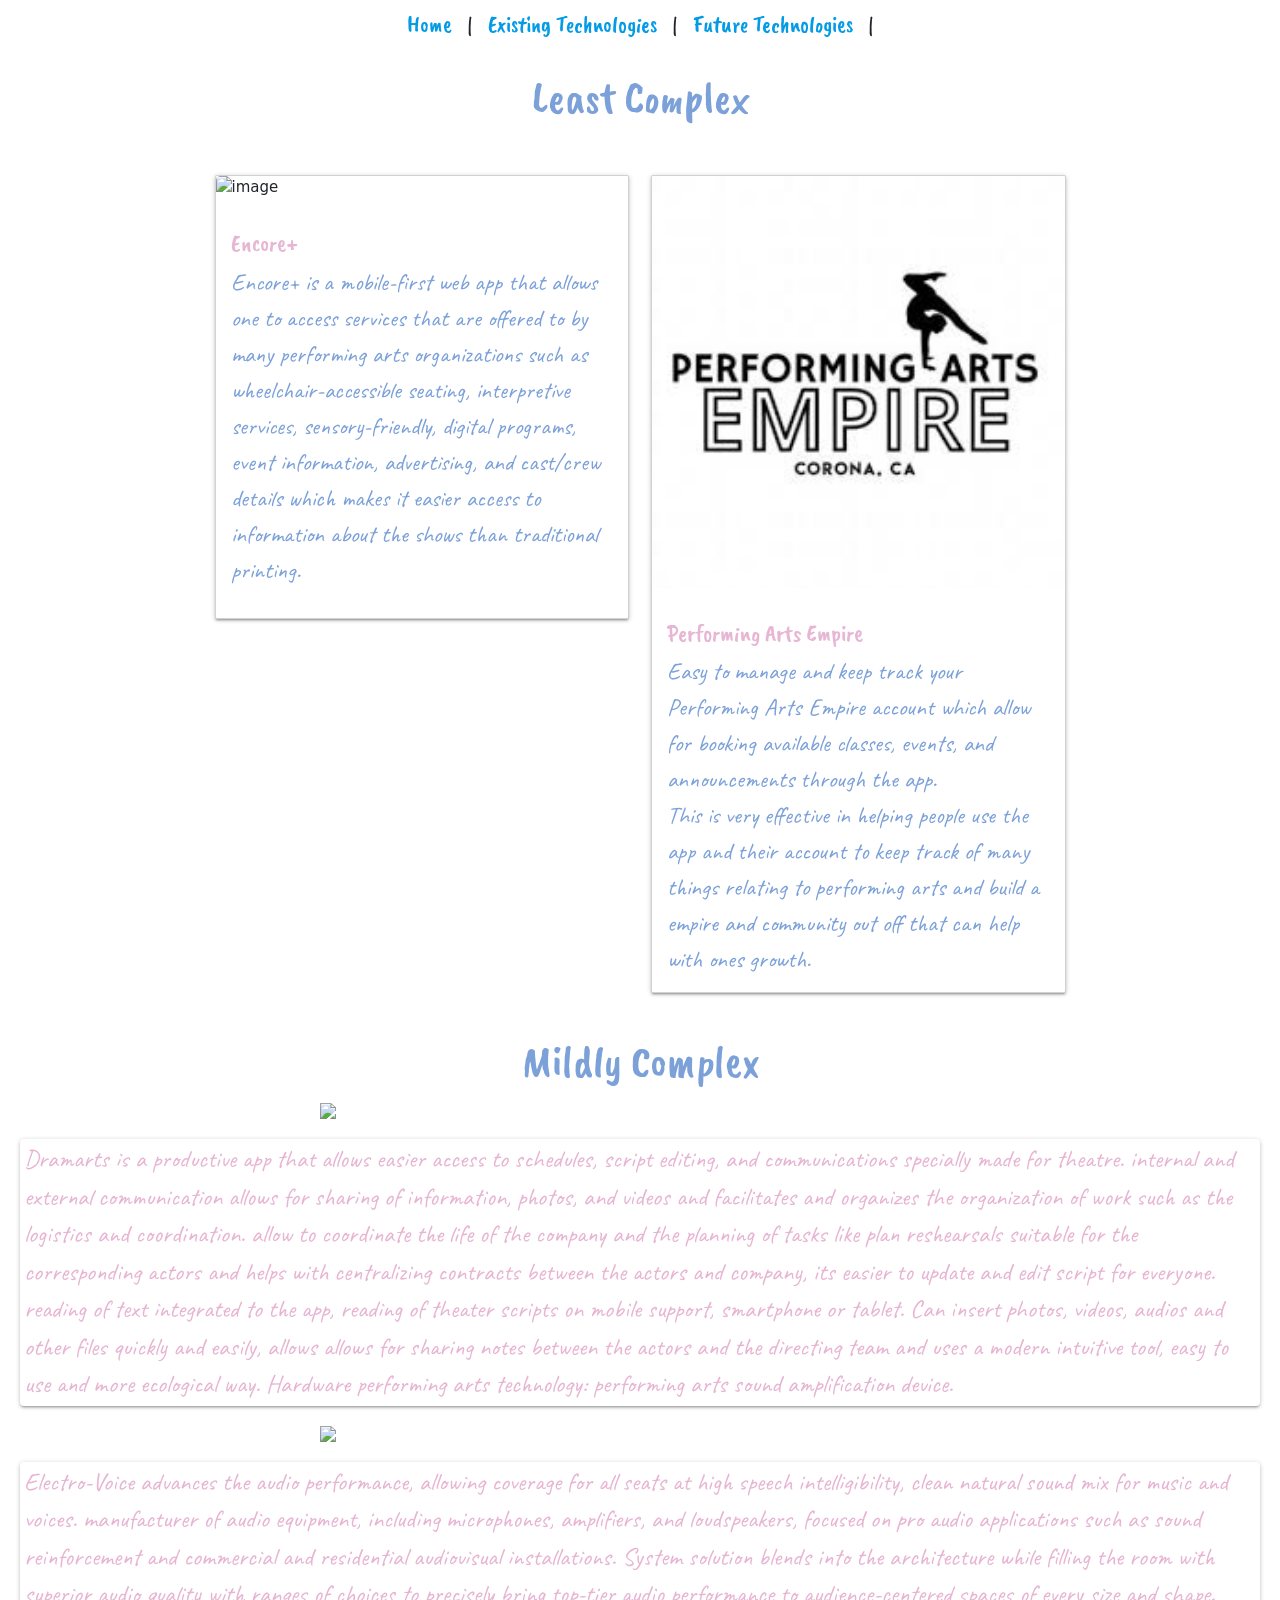
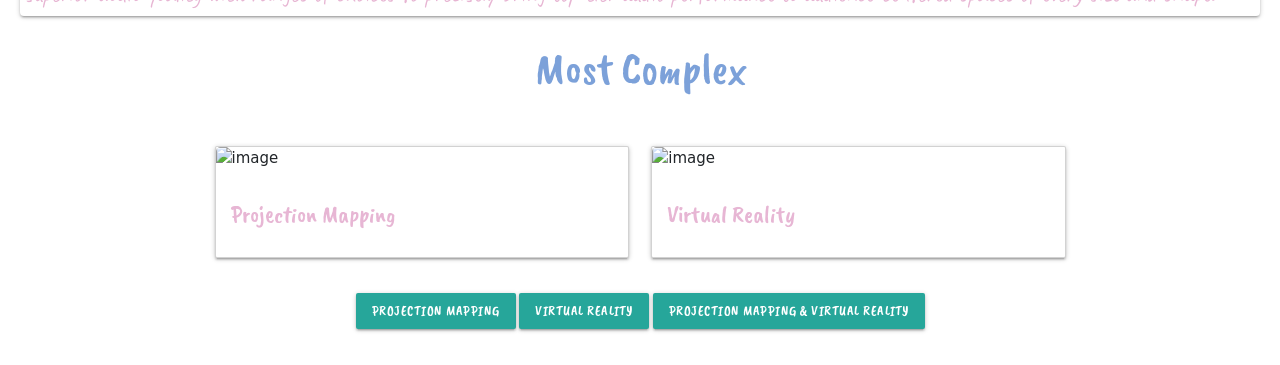
==== commit 6d33e8b5: "border changes" ====
--- a/partA.html
+++ b/partA.html
@@ -85,7 +85,7 @@
       src="https://camo.githubusercontent.com/c6ef936f7e66e8429e0995647725eb4d8a19fdea01776daffd46a2f4b7dad94b/68747470733a2f2f656e637279707465642d74626e302e677374617469632e636f6d2f696d616765733f713d74626e3a414e6439476351375365466b4d56427a747255316c454a305f537767374e6567516f65615170393954412673"
       class="imagee">
 
-    <p class="caveat-bold colorr">Dramarts is a productive app that allows easier access to schedules, script editing,
+    <p class="caveat-bold colorr text-box card-panel lighten-2">Dramarts is a productive app that allows easier access to schedules, script editing,
       and communications specially made for theatre.
       internal and external communication allows for sharing of information, photos, and videos and facilitates and
       organizes the organization of work such as the logistics and coordination.
@@ -102,7 +102,7 @@
       src="https://camo.githubusercontent.com/e2805a89e581e313302075acfae306a958981a665a0edd5763281f29b5a5df17/68747470733a2f2f656e637279707465642d74626e302e677374617469632e636f6d2f696d616765733f713d74626e3a414e6439476351505f37784e34354548523435536d377a483752462d7336434d5049612d6c5755314e412673"
       class="imagee">
 
-    <p class="caveat-bold colorr">Electro-Voice advances the audio performance, allowing coverage for all seats at high
+    <p class="caveat-bold colorr text-box card-panel lighten-2">Electro-Voice advances the audio performance, allowing coverage for all seats at high
       speech intelligibility, clean natural sound mix for music and voices.
       manufacturer of audio equipment, including microphones, amplifiers, and loudspeakers, focused on pro audio
       applications such as sound reinforcement and commercial and residential audiovisual installations.
--- a/style.css
+++ b/style.css
@@ -20,7 +20,7 @@
 .nav-wrapper {
   background-color: white; !important;
    height: 45px;
-   font-size: 24px;
+   font-size: 23px;
 }
 
 nav
@@ -108,3 +108,7 @@
   display: block;
 }
 
+.text-box {
+  padding: 2px 4px;
+  border-radius: 4px;
+}
